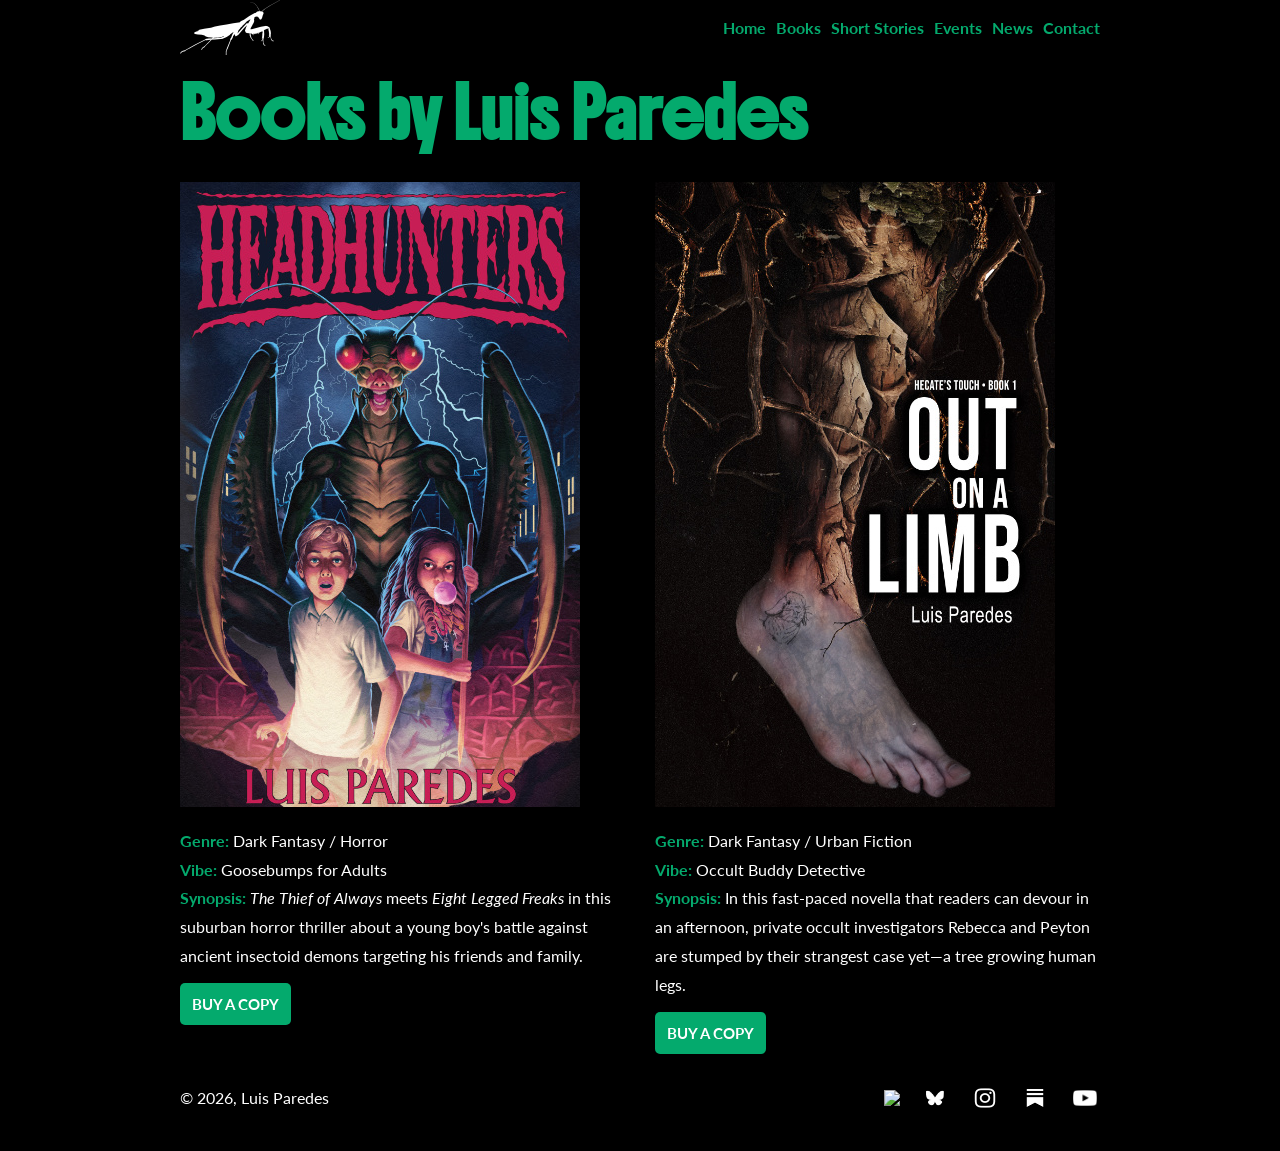
==== books-by-luis-paredes.html @ 414665bf "Add files via upload" ====
<!DOCTYPE html>
<html lang="en">
<head>
    <meta charset="UTF-8">
    <meta name="description" content="Books by Luis Paredes">
    <meta name="author" content="Luis Paredes">
    <meta name="viewport" content="width=device-width, initial-scale=1.0">
    <link rel="stylesheet" href="css/styles.css">
    <title>Books by Luis Paredes</title>
</head>
<body>
    <div class="wrapper">
        <header>
            <img src="images/mantisheader1.png" alt="outline illustration of a praying mantis">
            <!--nav-->
            <nav class="primary-navigation" aria-label="primary navigation">
                <ul>
                    <li><a href="index.html">Home</a></li>
                    <li><a href="books-by-luis-paredes.html">Books</a></li>
                    <li><a href="short-stories-by-luis-paredes.html">Short Stories</a></li>
                    <li><a href="events.html">Events</a></li>
                    <li><a href="news.html">News</a></li>
                    <li><a href="contact.html">Contact</a></li>
                </ul>

            </nav>
        </header>

        <!--Showcase-->
        <div>
            <h1 class="showcaseheader">Books by Luis Paredes</h1>
        </div>

        <div class="two-column-layout">
            <div>
                <img src="images/headhunters_400.jpg" alt="Headhunters book cover by Luis Paredes">
                <div class="synopsislist">
                <ul>
                    <li><span class="synopsisemphasis">Genre:</span> Dark Fantasy / Horror</li>
                    <li><span class="synopsisemphasis">Vibe:</span> Goosebumps for Adults</li>
                    <li><span class="synopsisemphasis">Synopsis:</span> <em>The Thief of Always</em> meets <em>Eight Legged Freaks</em> in this suburban horror thriller about a young boy's battle against ancient insectoid demons targeting his friends and family.</li>
                </ul>
                </div>
                <div>
                    <a href="https://books2read.com/headhuntersbyluisparedes" class="testbtn">BUY A COPY</a>
                </div>
            </div>
            <div>
            <img src="images/outonalimb_400.jpg" alt="Out On a Limb book cover by Luis Paredes">
            <div class="synopsislist">
                <ul>
                    <li><span class="synopsisemphasis">Genre:</span> Dark Fantasy / Urban Fiction</li>
                    <li><span class="synopsisemphasis">Vibe:</span> Occult Buddy Detective</li>
                    <li><span class="synopsisemphasis">Synopsis:</span> In this fast-paced novella that readers can devour in an afternoon, private occult investigators Rebecca and Peyton are stumped by their strangest case yet—a tree growing human legs.</li>
                </ul>
                
                </div>
                <div>
                    <a href="https://books2read.com/u/4AvqVK" class="testbtn">BUY A COPY</a>
                </div>
            </div>

        </div>


        <!--footer-->
        <footer class="thefoot">
            <p>&copy; 2026, Luis Paredes</p>
            <div class="socialicons">
        <a href="https://www.tiktok.com/@luisparedeswrites" target="_blank"><img src="images/TIKTOK.png"></a><a href="https://bsky.app/profile/luisparedeswrites.bsky.social" target="_blank"><img src="images/bluesky.png"></a> <a href="https://www.instagram.com/luisparedeswrites/" target="_blank"><img src="images/instagram.png"></a>
        <a href="https://substack.com/@luisparedes" target="_blank"><img src="images/substack.png"></a><a href="https://www.youtube.com/@LuisParedesWrites" target="_blank"><img src="images/youtube.png"></a></div>
            </footer>
    </div>    
</body>
</html>
---- css/styles.css ----
@import url('https://fonts.googleapis.com/css2?family=Lato:wght@300&display=swap');

@import url('https://fonts.googleapis.com/css2?family=Boldonse&display=swap');

* {
    box-sizing: border-box;
    padding: 0;
    margin: 0;
}

body {
    margin: 0;
    background: #000;
    color: #fff;
    line-height: 1.6;
    font-family: 'Lato', sans-serif;
}

ul {
  list-style-type: none;
  justify-content: center;
}

a {
    text-decoration: none;
    color: #04AA6D;
    font-weight: bold;
}

a:hover,
.primary-navigation a:focus-visible {
    color:#fff;
}

img {
    display: block;
    max-inline-size: 100%;
  }

p {
    margin: 10px 0;
  }

.bookemphasis {
    font-weight: bold;
    font-style: italic;
    color: orange;
}

.synopsisemphasis {
    font-weight: bolder;
    color: #04AA6D;
}

.wrapper {
    max-inline-size: 1000px;
    margin-inline: auto;
    padding: 0 40px;
}

.two-column-layout {
    display: grid;
    gap: 30px;
    @media (width > 720px) {
    grid-template-columns: 1fr 1fr;
}
}

.singlerowflexshowcase {
    display: flex;
    flex-direction: column;

}

header {
    display: flex;
    justify-content: space-between;
    align-items: center;
    margin-block-end: 20px;
}

/*this is heading on homepage*/
.authorsplash {
    color: #04AA6D;
    font-family: 'Boldonse', Impact, Haettenschweiler, 'Arial Narrow Bold', sans-serif;
    font-size: 3.4rem;
}

/*this is heading on other pages*/
.showcaseheader {
    color: #04AA6D;
    font-family: 'Boldonse', Impact, Haettenschweiler, 'Arial Narrow Bold', sans-serif;
    font-size: 3rem;
    margin-block-end: 30px;
}


.synopsislist {
    margin-block: 20px;
    line-height: 1.8;
}

.testbtn {
  background-color: #04AA6D;
  color: white;
  font-size: 15px;
  padding: 12px;
  border: none;
  border-radius: 5px;
  cursor: pointer;
}

.testbtn:hover {
  background-color: #059862;
}


/*navigation*/

.primary-navigation ul {
    display: flex;
    list-style: none;
    color: #058457;
    gap: 10px;
    margin: 0;
    padding: 0;
    font-size: .90rem;
    @media (width > 720px) {
    font-size: 1rem;
}
}

.primary-navigation a {
    color: #04AA6D;
    font-weight: bold;
    text-decoration: none;
}

.primary-navigation a:hover,
.primary-navigation a:focus-visible {
    color:#fff;
}

/*footer*/
.thefoot {
    margin-block-start: 30px;
    margin-block-end: 30px;
    display: flex;
    justify-content: space-between;
    align-items: center;
}

.socialicons {
    display: flex;
    gap: 20px;
    justify-content: space-between;
    align-items: center;
}
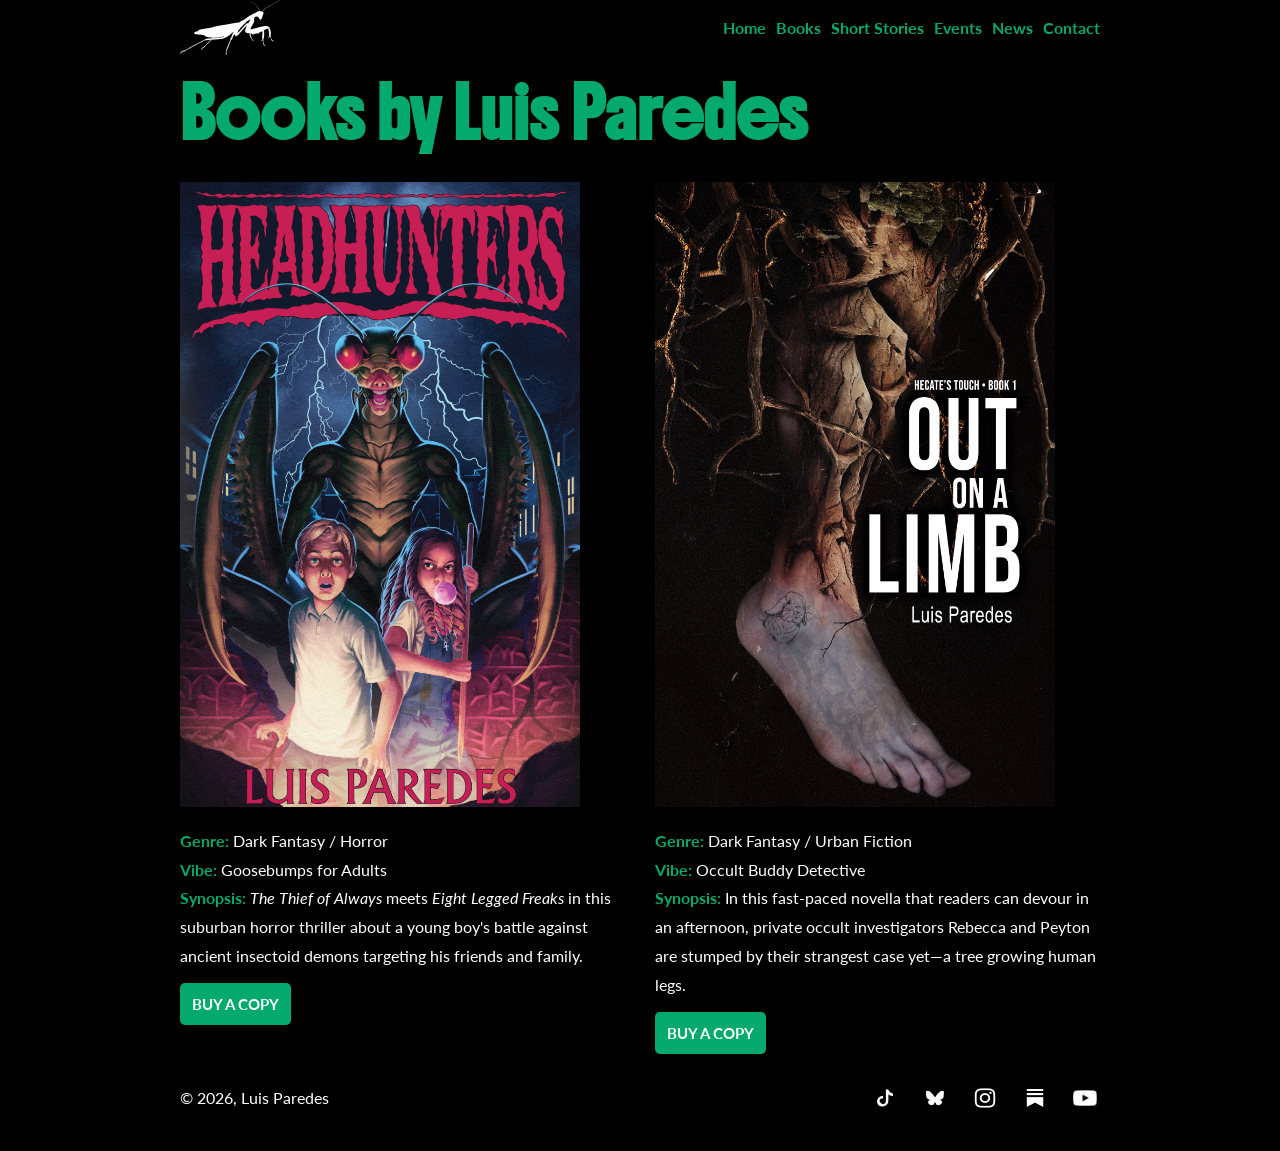
==== commit b424f44c: "Fix image source for TikTok icon in footer" ====
--- a/books-by-luis-paredes.html
+++ b/books-by-luis-paredes.html
@@ -67,9 +67,9 @@
         <footer class="thefoot">
             <p>&copy; 2026, Luis Paredes</p>
             <div class="socialicons">
-        <a href="https://www.tiktok.com/@luisparedeswrites" target="_blank"><img src="images/TIKTOK.png"></a><a href="https://bsky.app/profile/luisparedeswrites.bsky.social" target="_blank"><img src="images/bluesky.png"></a> <a href="https://www.instagram.com/luisparedeswrites/" target="_blank"><img src="images/instagram.png"></a>
+        <a href="https://www.tiktok.com/@luisparedeswrites" target="_blank"><img src="images/tiktok.png"></a><a href="https://bsky.app/profile/luisparedeswrites.bsky.social" target="_blank"><img src="images/bluesky.png"></a> <a href="https://www.instagram.com/luisparedeswrites/" target="_blank"><img src="images/instagram.png"></a>
         <a href="https://substack.com/@luisparedes" target="_blank"><img src="images/substack.png"></a><a href="https://www.youtube.com/@LuisParedesWrites" target="_blank"><img src="images/youtube.png"></a></div>
             </footer>
     </div>    
 </body>
-</html>+</html>
